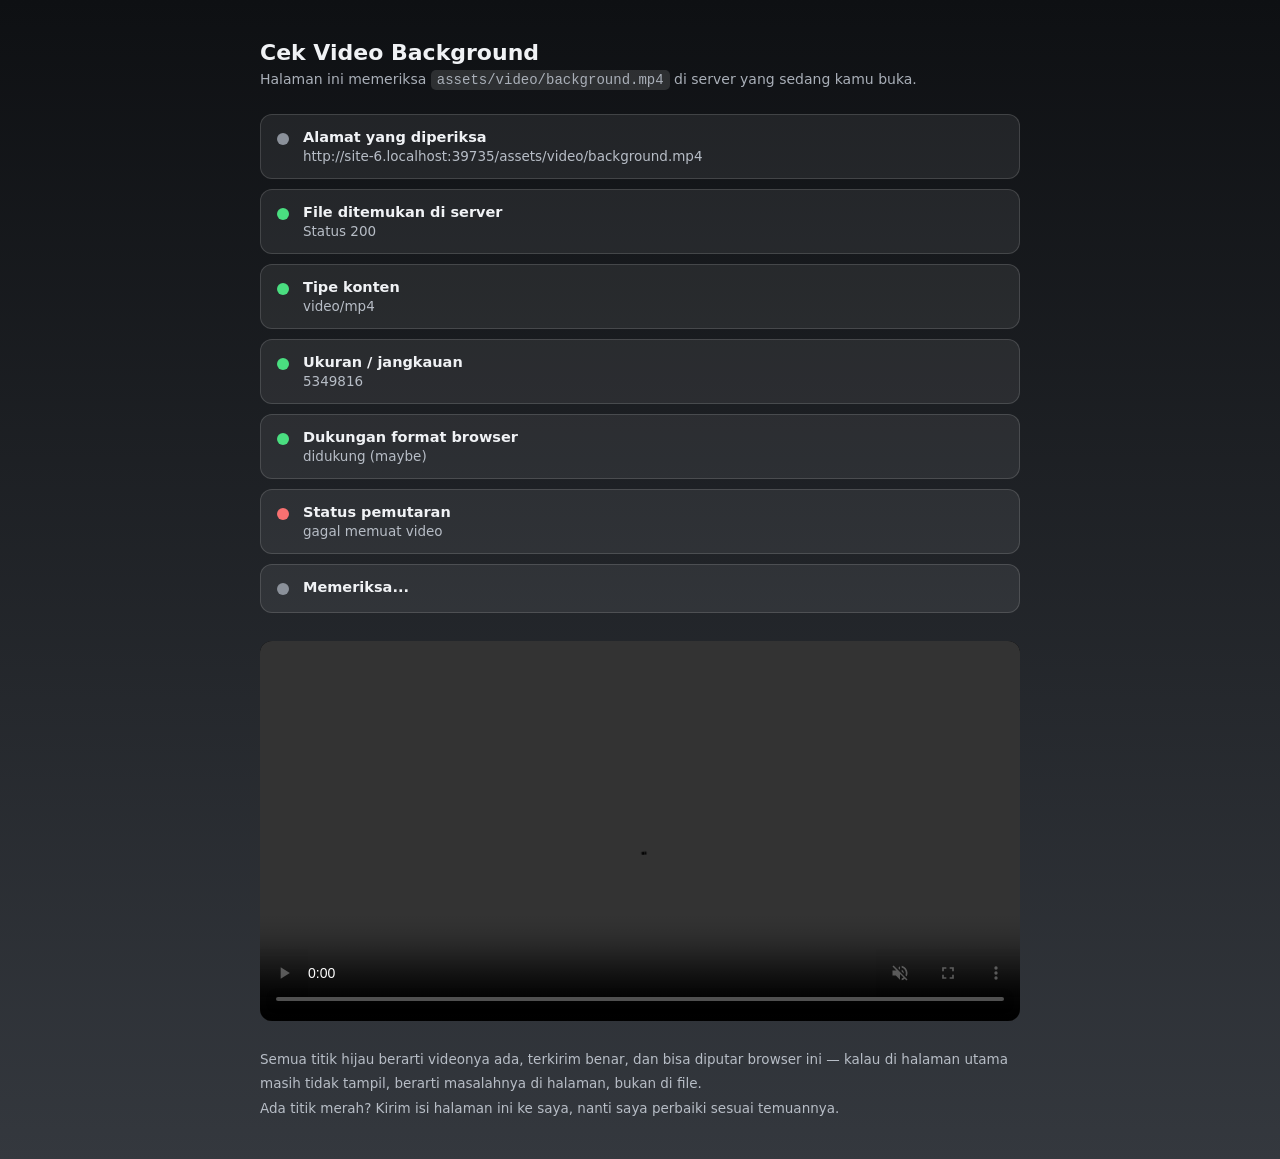
==== cek-video.html @ a7fa5298 "Tambah halaman diagnosa video background - cek-video.html memeriksa keberadaan file di server, conte" ====
<!DOCTYPE html>
<html lang="id">
<head>
<meta charset="UTF-8" />
<meta name="viewport" content="width=device-width, initial-scale=1.0" />
<title>Cek Video Background</title>
<style>
  * { box-sizing: border-box; margin: 0; padding: 0; }
  body {
    font-family: "Segoe UI", system-ui, -apple-system, Arial, sans-serif;
    background: linear-gradient(180deg, #0e1013, #34383e);
    color: #f0f2f5;
    min-height: 100vh;
    padding: 40px 20px;
  }
  .wrap { max-width: 760px; margin: 0 auto; }
  h1 { font-size: 22px; margin-bottom: 6px; }
  .sub { color: #a9afb8; font-size: 14px; margin-bottom: 26px; }
  .row {
    display: flex; gap: 14px; align-items: flex-start;
    padding: 14px 16px; margin-bottom: 10px;
    background: rgba(255,255,255,.07);
    border: 1px solid rgba(255,255,255,.14);
    border-radius: 12px;
  }
  .row > div { flex: 1 1 auto; min-width: 0; }
  .dot { width: 12px; height: 12px; border-radius: 50%; background: #8b919a; flex: none; margin-top: 4px; }
  .ok .dot { background: #4ade80; }
  .bad .dot { background: #f87171; }
  .row b { display: block; font-size: 14.5px; margin-bottom: 3px; }
  .row .txt { display: block; font-size: 13.5px; color: #b7bdc6; word-break: break-all; }
  video { width: 100%; border-radius: 12px; margin-top: 18px; background: #000; }
  .hint { margin-top: 22px; font-size: 13.5px; line-height: 1.8; color: #b7bdc6; }
  code { background: rgba(255,255,255,.12); padding: 2px 6px; border-radius: 5px; }
</style>
</head>
<body>
  <div class="wrap">
    <h1>Cek Video Background</h1>
    <p class="sub">Halaman ini memeriksa <code>assets/video/background.mp4</code> di server yang sedang kamu buka.</p>

    <div id="hasil"></div>

    <video id="uji" muted loop playsinline controls preload="auto">
      <source src="assets/video/background.mp4" type="video/mp4" />
    </video>

    <p class="hint">
      Semua titik hijau berarti videonya ada, terkirim benar, dan bisa diputar browser ini —
      kalau di halaman utama masih tidak tampil, berarti masalahnya di halaman, bukan di file.<br />
      Ada titik merah? Kirim isi halaman ini ke saya, nanti saya perbaiki sesuai temuannya.
    </p>
  </div>

<script>
(function () {
  var box = document.getElementById("hasil");
  var vid = document.getElementById("uji");
  var url = "assets/video/background.mp4";

  function tulis(id, judul, isi, status) {
    var el = document.getElementById(id);
    if (!el) {
      el = document.createElement("div");
      el.id = id;
      el.className = "row";
      el.innerHTML = '<span class="dot"></span><div><b></b><span class="txt"></span></div>';
      box.appendChild(el);
    }
    el.className = "row" + (status ? " " + status : "");
    el.querySelector("b").textContent = judul;
    el.querySelector(".txt").textContent = isi;
  }

  // siapkan barisnya lebih dulu supaya urutannya rapi
  ["r0","r1","r2","r3","r4","r5","r6"].forEach(function (id) { tulis(id, "Memeriksa...", "", ""); });

  tulis("r0", "Alamat yang diperiksa", new URL(url, location.href).href, "");

  // 1. Apakah file ada di server?
  fetch(url, { method: "GET", headers: { Range: "bytes=0-1023" } })
    .then(function (res) {
      var tipe = res.headers.get("content-type") || "(tidak disebutkan)";
      var panjang = res.headers.get("content-range") || res.headers.get("content-length") || "(tidak disebutkan)";
      if (res.status === 200 || res.status === 206) {
        tulis("r1", "File ditemukan di server", "Status " + res.status, "ok");
        tulis("r2", "Tipe konten", tipe, tipe.indexOf("video") === 0 ? "ok" : "bad");
        tulis("r3", "Ukuran / jangkauan", String(panjang), "ok");
      } else {
        tulis("r1", "File TIDAK ditemukan", "Status " + res.status +
          " — deployment di server ini belum berisi file videonya.", "bad");
      }
    })
    .catch(function (e) {
      tulis("r1", "Gagal menghubungi file", String(e), "bad");
    });

  // 2. Apakah browser mendukung formatnya?
  var dukung = vid.canPlayType('video/mp4; codecs="avc1.42E01E, mp4a.40.2"') ||
               vid.canPlayType("video/mp4");
  tulis("r4", "Dukungan format browser", dukung ? "didukung (" + dukung + ")" : "TIDAK didukung browser ini",
        dukung ? "ok" : "bad");

  // 3. Apakah benar-benar bisa diputar?
  tulis("r5", "Status pemutaran", "menunggu...", "");
  vid.addEventListener("error", function () {
    tulis("r5", "Status pemutaran", "gagal memuat video", "bad");
  }, true);
  vid.addEventListener("loadeddata", function () {
    tulis("r5", "Status pemutaran", "video termuat (" + vid.videoWidth + "x" + vid.videoHeight +
      ", " + Math.round(vid.duration) + " detik)", "ok");
    var p = vid.play();
    if (p && p.catch) p.catch(function () {});
  });

  // 4. Apakah gambarnya benar-benar berjalan?
  var awal = 0, dicek = false;
  setTimeout(function () { awal = vid.currentTime; }, 1500);
  setTimeout(function () {
    if (dicek) return;
    dicek = true;
    var jalan = vid.currentTime > awal;
    tulis("r6", "Gambar berjalan otomatis", jalan
      ? "ya, waktu berjalan sampai " + vid.currentTime.toFixed(1) + " detik"
      : "belum berjalan — coba tekan tombol play di bawah; kalau baru jalan setelah ditekan, "
        + "berarti browser memblokir autoplay", jalan ? "ok" : "bad");
  }, 4500);
})();
</script>
</body>
</html>
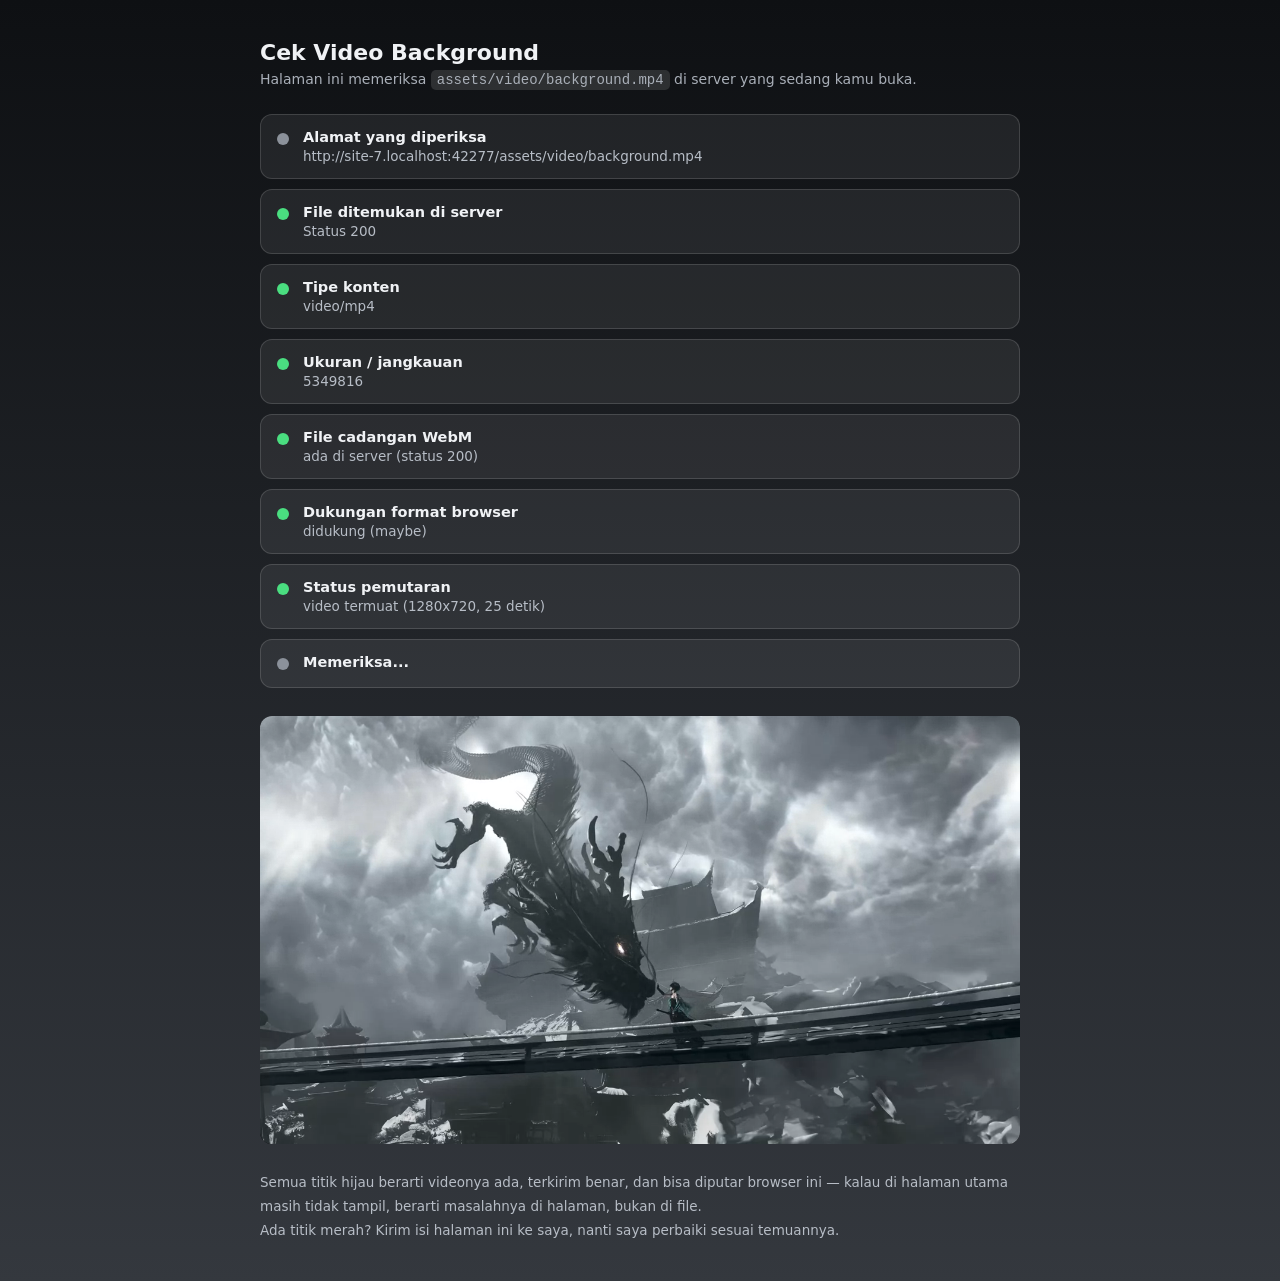
==== commit 5f5c8c4c: "Tangani browser yang menahan autoplay (Brave) dan perbaiki tampilan video - Video kini transparan sa" ====
--- a/cek-video.html
+++ b/cek-video.html
@@ -43,6 +43,7 @@
 
     <video id="uji" muted loop playsinline controls preload="auto">
       <source src="assets/video/background.mp4" type="video/mp4" />
+      <source src="assets/video/background.webm" type="video/webm" />
     </video>
 
     <p class="hint">
@@ -57,6 +58,7 @@
   var box = document.getElementById("hasil");
   var vid = document.getElementById("uji");
   var url = "assets/video/background.mp4";
+  var urlWebm = "assets/video/background.webm";
 
   function tulis(id, judul, isi, status) {
     var el = document.getElementById(id);
@@ -73,7 +75,7 @@
   }
 
   // siapkan barisnya lebih dulu supaya urutannya rapi
-  ["r0","r1","r2","r3","r4","r5","r6"].forEach(function (id) { tulis(id, "Memeriksa...", "", ""); });
+  ["r0","r1","r2","r3","rw","r4","r5","r6"].forEach(function (id) { tulis(id, "Memeriksa...", "", ""); });
 
   tulis("r0", "Alamat yang diperiksa", new URL(url, location.href).href, "");
 
@@ -94,6 +96,18 @@
     .catch(function (e) {
       tulis("r1", "Gagal menghubungi file", String(e), "bad");
     });
+
+  // 1b. Versi cadangan WebM
+  fetch(urlWebm, { method: "GET", headers: { Range: "bytes=0-1023" } })
+    .then(function (res) {
+      if (res.status === 200 || res.status === 206) {
+        tulis("rw", "File cadangan WebM", "ada di server (status " + res.status + ")", "ok");
+      } else {
+        tulis("rw", "File cadangan WebM", "tidak ada (status " + res.status +
+          ") — belum ikut ter-deploy", "bad");
+      }
+    })
+    .catch(function (e) { tulis("rw", "File cadangan WebM", String(e), "bad"); });
 
   // 2. Apakah browser mendukung formatnya?
   var dukung = vid.canPlayType('video/mp4; codecs="avc1.42E01E, mp4a.40.2"') ||
